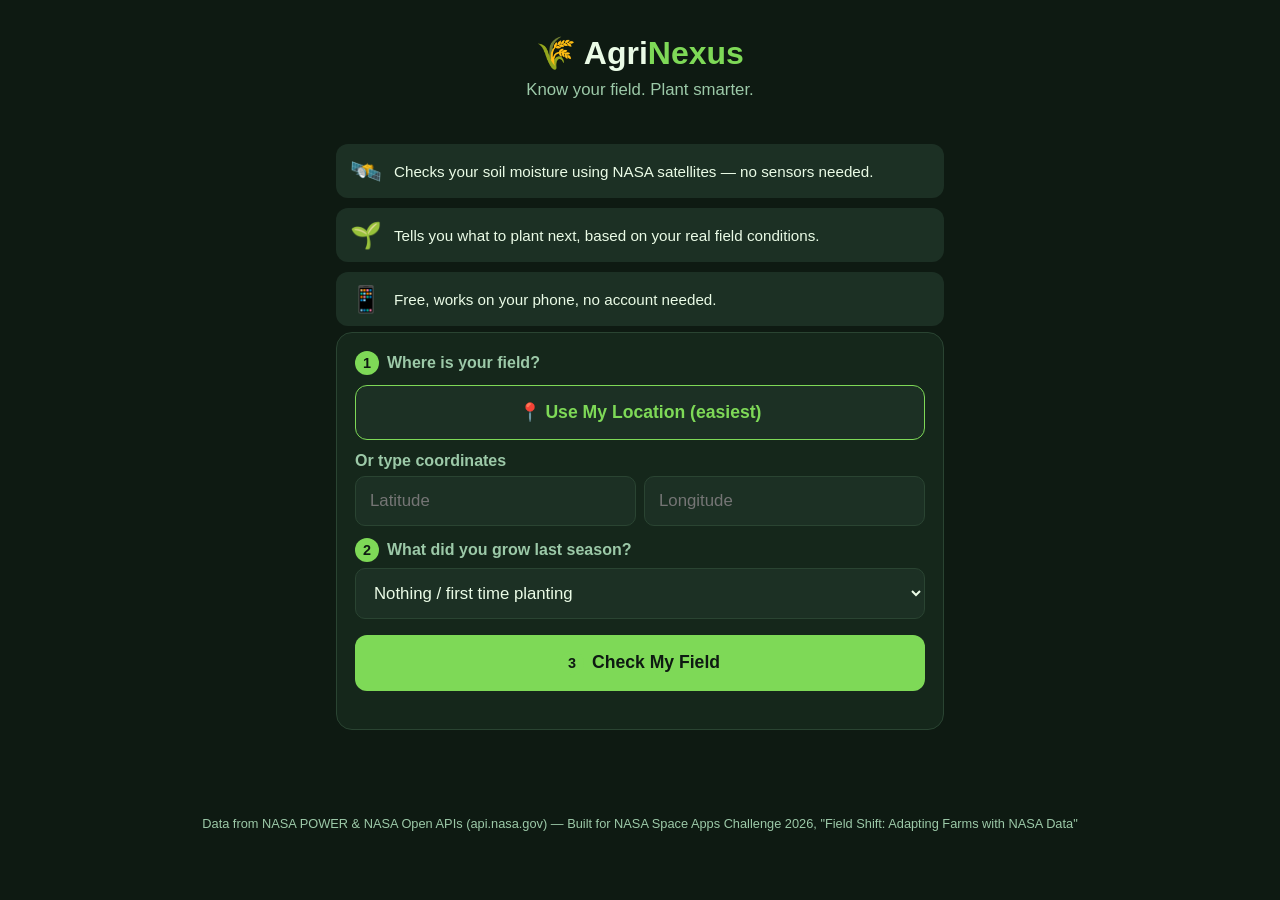
==== index.html @ 342b4955 "add Agri Nexus app" ====
<!DOCTYPE html>
<html lang="en">
<head>
<meta charset="UTF-8">
<meta name="viewport" content="width=device-width, initial-scale=1, viewport-fit=cover">
<title>Agri Nexus — Know Your Field</title>
<link rel="stylesheet" href="style.css">
<style>
  .hero{text-align:center; padding:34px 16px 16px;}
  .hero h1{margin:0; font-size:2rem;}
  .hero h1 span{color:var(--accent);}
  .hero p{color:var(--muted); margin:8px 0 0; font-size:1.05rem;}
  .pitch{display:flex; flex-direction:column; gap:10px; margin:18px 0 6px;}
  .pitch-item{display:flex; gap:12px; align-items:center; background:var(--panel2); border-radius:12px; padding:12px 14px;}
  .pitch-item .emoji{font-size:1.6rem;}
  .pitch-item p{margin:0; font-size:0.95rem;}
  .field{margin-bottom:12px;}
</style>
</head>
<body>
<div class="hero">
  <h1>🌾 Agri<span>Nexus</span></h1>
  <p>Know your field. Plant smarter.</p>
</div>

<div class="wrap">

  <div class="pitch">
    <div class="pitch-item"><span class="emoji">🛰️</span><p>Checks your soil moisture using NASA satellites — no sensors needed.</p></div>
    <div class="pitch-item"><span class="emoji">🌱</span><p>Tells you what to plant next, based on your real field conditions.</p></div>
    <div class="pitch-item"><span class="emoji">📱</span><p>Free, works on your phone, no account needed.</p></div>
  </div>

  <div class="card">
    <div class="field">
      <label><span class="step-num">1</span>Where is your field?</label>
      <button id="useLoc" class="secondary">📍 Use My Location (easiest)</button>
    </div>
    <div class="field">
      <label>Or type coordinates</label>
      <div style="display:flex; gap:8px;">
        <input type="number" id="lat" step="0.0001" placeholder="Latitude">
        <input type="number" id="lon" step="0.0001" placeholder="Longitude">
      </div>
    </div>
    <div class="field">
      <label><span class="step-num">2</span>What did you grow last season?</label>
      <select id="lastCrop">
        <option value="none">Nothing / first time planting</option>
        <option value="maize">Maize (corn)</option>
        <option value="rice">Rice</option>
        <option value="cassava">Cassava</option>
        <option value="legume">Beans / Groundnut / Cowpea</option>
        <option value="vegetable">Tomato / Pepper / Okra</option>
        <option value="sorghum">Sorghum / Millet</option>
      </select>
    </div>
    <button id="go"><span class="step-num">3</span>Check My Field</button>
    <div id="status" class="muted" style="text-align:center; min-height:20px; padding-top:8px;"></div>
  </div>

</div>

<footer>Data from NASA POWER &amp; NASA Open APIs (api.nasa.gov) — Built for NASA Space Apps Challenge 2026, "Field Shift: Adapting Farms with NASA Data"</footer>

<script>
const statusEl = document.getElementById('status');

document.getElementById('useLoc').onclick = () => {
  if (!navigator.geolocation) { statusEl.textContent = 'Location not available — type it in below.'; return; }
  statusEl.textContent = 'Finding your field…';
  navigator.geolocation.getCurrentPosition(
    pos => {
      document.getElementById('lat').value = pos.coords.latitude.toFixed(4);
      document.getElementById('lon').value = pos.coords.longitude.toFixed(4);
      statusEl.textContent = '✓ Got it. Now tap "Check My Field".';
    },
    () => { statusEl.textContent = 'Could not get location — type coordinates above.'; }
  );
};

document.getElementById('go').onclick = () => {
  const lat = parseFloat(document.getElementById('lat').value);
  const lon = parseFloat(document.getElementById('lon').value);
  if (isNaN(lat) || isNaN(lon)) { statusEl.textContent = 'Please set your location first.'; return; }
  const lastCrop = document.getElementById('lastCrop').value;
  localStorage.setItem('agrinexus_field', JSON.stringify({lat, lon, lastCrop}));
  window.location.href = 'dashboard.html';
};
</script>
</body>
</html>
---- style.css ----
:root{
  --bg:#0e1a12; --panel:#15271b; --panel2:#1c3024; --accent:#7ed957;
  --accent2:#ffd166; --text:#eafbe6; --muted:#9cc9a8; --danger:#ff6b6b; --border:#2a4432;
}
*{box-sizing:border-box;}
html,body{height:100%;}
body{margin:0; font-family:'Segoe UI',Arial,sans-serif; background:var(--bg); color:var(--text);
  padding-top:env(safe-area-inset-top,0px); padding-bottom:env(safe-area-inset-bottom,0px);}
.wrap{max-width:640px; margin:0 auto; padding:10px 16px 50px;}
.card{background:var(--panel); border:1px solid var(--border); border-radius:16px; padding:18px; margin-bottom:16px;}
label{display:block; font-size:1rem; color:var(--muted); margin-bottom:6px; font-weight:600;}
input,select{width:100%; padding:14px; border-radius:10px; border:1px solid var(--border);
  background:var(--panel2); color:var(--text); font-size:1.05rem;}
button{width:100%; background:var(--accent); color:#0e1a12; border:none; border-radius:12px;
  padding:16px; font-weight:800; cursor:pointer; font-size:1.1rem; margin-top:4px;}
button.secondary{background:var(--panel2); color:var(--accent); border:1.5px solid var(--accent);}
button.ghost{background:transparent; color:var(--muted); border:1.5px solid var(--border);}
button:disabled{opacity:0.5;}
.muted{color:var(--muted); font-size:0.95rem;}
.hidden{display:none;}
footer{text-align:center; color:var(--muted); font-size:0.8rem; padding:20px;}
.step-num{display:inline-block; background:var(--accent); color:#0e1a12; width:24px; height:24px; border-radius:50%;
  text-align:center; line-height:24px; font-weight:800; margin-right:8px; font-size:0.9rem;}
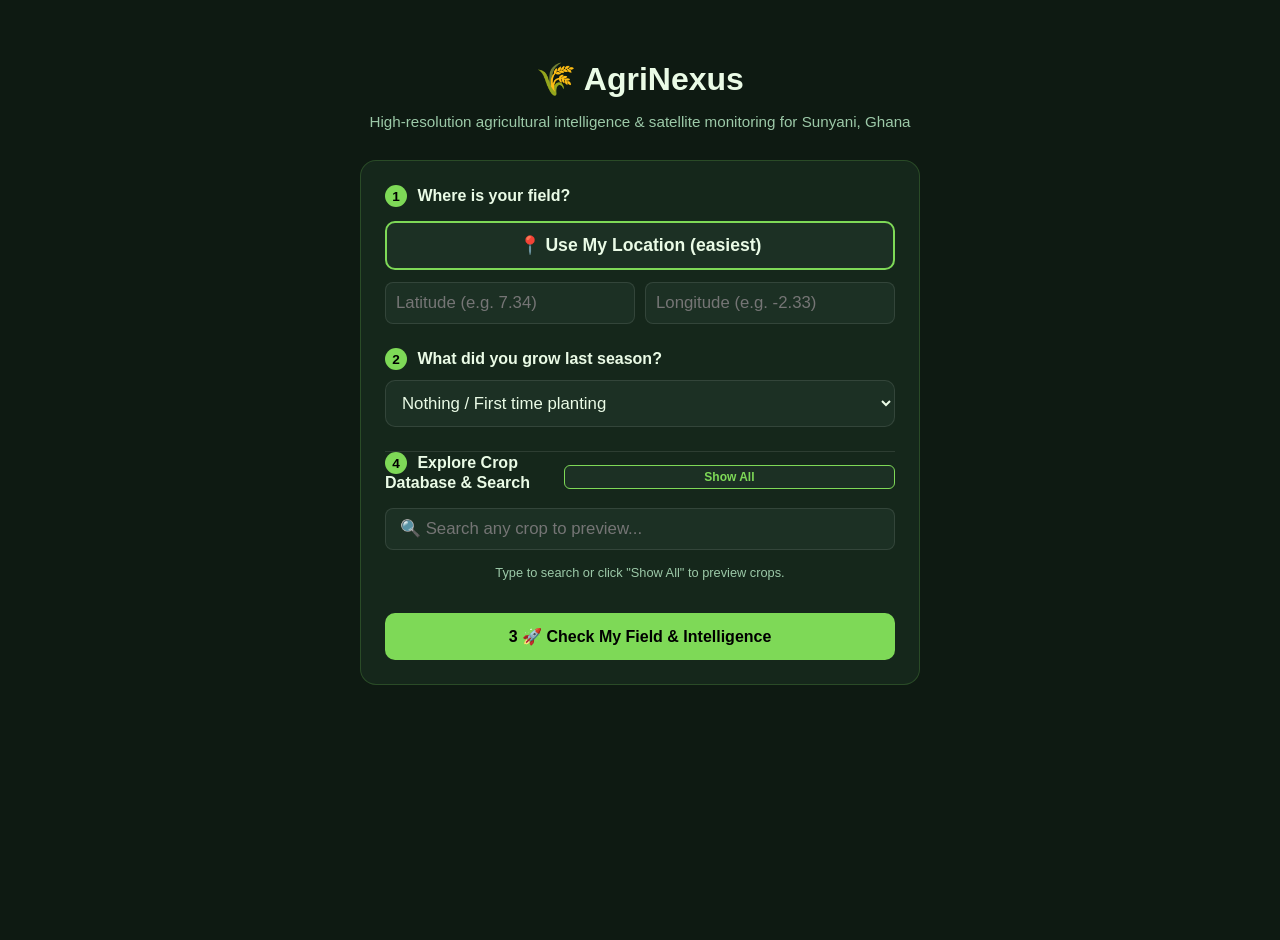
==== commit e1ecd1b1: "Add Step 4 crop search and toggle preview to index.html home page" ====
--- a/index.html
+++ b/index.html
@@ -1,92 +1,161 @@
-<!DOCTYPE html>
+﻿<!DOCTYPE html>
 <html lang="en">
 <head>
-<meta charset="UTF-8">
-<meta name="viewport" content="width=device-width, initial-scale=1, viewport-fit=cover">
-<title>Agri Nexus — Know Your Field</title>
-<link rel="stylesheet" href="style.css">
-<style>
-  .hero{text-align:center; padding:34px 16px 16px;}
-  .hero h1{margin:0; font-size:2rem;}
-  .hero h1 span{color:var(--accent);}
-  .hero p{color:var(--muted); margin:8px 0 0; font-size:1.05rem;}
-  .pitch{display:flex; flex-direction:column; gap:10px; margin:18px 0 6px;}
-  .pitch-item{display:flex; gap:12px; align-items:center; background:var(--panel2); border-radius:12px; padding:12px 14px;}
-  .pitch-item .emoji{font-size:1.6rem;}
-  .pitch-item p{margin:0; font-size:0.95rem;}
-  .field{margin-bottom:12px;}
-</style>
+  <meta charset="UTF-8">
+  <meta name="viewport" content="width=device-width, initial-scale=1.0">
+  <title>AgriNexus - Field Setup</title>
+  <link rel="stylesheet" href="style.css">
 </head>
 <body>
-<div class="hero">
-  <h1>🌾 Agri<span>Nexus</span></h1>
-  <p>Know your field. Plant smarter.</p>
-</div>
+  <div class="container" style="max-width: 600px; margin: 40px auto; padding: 20px;">
+    <header style="text-align: center; margin-bottom: 30px;">
+      <h1 style="margin: 0 0 10px; font-size: 2rem;">🌾 AgriNexus</h1>
+      <p class="muted">High-resolution agricultural intelligence & satellite monitoring for Sunyani, Ghana</p>
+    </header>
 
-<div class="wrap">
+    <div class="card" style="background: var(--panel); border: 1px solid rgba(126, 217, 87, 0.2); border-radius: 16px; padding: 24px;">
+      
+      <!-- Step 1 -->
+      <div style="margin-bottom: 24px;">
+        <label style="display:block; margin-bottom: 10px; font-weight: 600; color: var(--text);">
+          <span style="background: var(--accent); color: #000; border-radius: 50%; width: 22px; height: 22px; display: inline-flex; align-items: center; justify-content: center; font-size: 0.85rem; margin-right: 6px;">1</span> 
+          Where is your field?
+        </label>
+        <button id="useLocationBtn" class="btn" style="width: 100%; padding: 12px; background: var(--panel2); border: 2px solid var(--accent); border-radius: 10px; color: var(--text); font-weight: 600; cursor: pointer; margin-bottom: 12px;">
+          📍 Use My Location (easiest)
+        </button>
+        <div style="display: grid; grid-template-columns: 1fr 1fr; gap: 10px;">
+          <input type="text" id="latInput" placeholder="Latitude (e.g. 7.34)" style="padding: 10px; background: var(--panel2); border: 1px solid rgba(255,255,255,0.1); border-radius: 8px; color: var(--text); outline: none;">
+          <input type="text" id="lonInput" placeholder="Longitude (e.g. -2.33)" style="padding: 10px; background: var(--panel2); border: 1px solid rgba(255,255,255,0.1); border-radius: 8px; color: var(--text); outline: none;">
+        </div>
+      </div>
 
-  <div class="pitch">
-    <div class="pitch-item"><span class="emoji">🛰️</span><p>Checks your soil moisture using NASA satellites — no sensors needed.</p></div>
-    <div class="pitch-item"><span class="emoji">🌱</span><p>Tells you what to plant next, based on your real field conditions.</p></div>
-    <div class="pitch-item"><span class="emoji">📱</span><p>Free, works on your phone, no account needed.</p></div>
+      <!-- Step 2 -->
+      <div style="margin-bottom: 24px;">
+        <label style="display:block; margin-bottom: 10px; font-weight: 600; color: var(--text);">
+          <span style="background: var(--accent); color: #000; border-radius: 50%; width: 22px; height: 22px; display: inline-flex; align-items: center; justify-content: center; font-size: 0.85rem; margin-right: 6px;">2</span> 
+          What did you grow last season?
+        </label>
+        <select id="lastCropSelect" style="width: 100%; padding: 12px; background: var(--panel2); border: 1px solid rgba(255,255,255,0.1); border-radius: 10px; color: var(--text); outline: none; cursor: pointer;">
+          <option value="none">Nothing / First time planting</option>
+          <option value="maize">Maize (Cereal)</option>
+          <option value="cassava">Cassava (Root)</option>
+          <option value="tomato">Tomato (Solanaceous)</option>
+          <option value="cowpea">Cowpea (Legume)</option>
+          <option value="yam">Yam (Root)</option>
+          <option value="pepper">Hot Pepper (Solanaceous)</option>
+          <option value="plantain">Plantain (Fruit)</option>
+          <option value="groundnut">Groundnut (Legume)</option>
+        </select>
+      </div>
+
+      <!-- Step 4: Search & Toggle Crop Preview -->
+      <div style="margin-bottom: 24px; border-top: 1px solid rgba(255,255,255,0.1); paddingTop: 20px;">
+        <div style="display:flex; justify-content:space-between; align-items:center; margin-bottom:10px;">
+          <label style="font-weight: 600; color: var(--text);">
+            <span style="background: var(--accent); color: #000; border-radius: 50%; width: 22px; height: 22px; display: inline-flex; align-items: center; justify-content: center; font-size: 0.85rem; margin-right: 6px;">4</span> 
+            Explore Crop Database & Search
+          </label>
+          <button id="toggleHomeCrops" type="button" style="padding: 4px 10px; background: var(--panel2); border: 1px solid var(--accent); color: var(--accent); border-radius: 6px; cursor: pointer; font-size: 0.75rem;">
+            Show All
+          </button>
+        </div>
+        <input type="text" id="homeCropSearch" placeholder="🔍 Search any crop to preview..." style="width: 100%; box-sizing: border-box; padding: 10px 14px; background: var(--panel2); border: 1px solid rgba(255,255,255,0.1); border-radius: 8px; color: var(--text); outline: none; margin-bottom: 10px;">
+        <div id="homeCropList" style="max-height: 150px; overflow-y: auto; display: flex; flex-direction: column; gap: 6px;"></div>
+      </div>
+
+      <!-- Step 3: Check My Field Button -->
+      <div>
+        <button id="submitBtn" class="btn" style="width: 100%; padding: 14px; background: var(--accent); color: #000; border: none; border-radius: 10px; font-weight: 700; font-size: 1rem; cursor: pointer;">
+          3 🚀 Check My Field & Intelligence
+        </button>
+      </div>
+
+    </div>
   </div>
 
-  <div class="card">
-    <div class="field">
-      <label><span class="step-num">1</span>Where is your field?</label>
-      <button id="useLoc" class="secondary">📍 Use My Location (easiest)</button>
-    </div>
-    <div class="field">
-      <label>Or type coordinates</label>
-      <div style="display:flex; gap:8px;">
-        <input type="number" id="lat" step="0.0001" placeholder="Latitude">
-        <input type="number" id="lon" step="0.0001" placeholder="Longitude">
-      </div>
-    </div>
-    <div class="field">
-      <label><span class="step-num">2</span>What did you grow last season?</label>
-      <select id="lastCrop">
-        <option value="none">Nothing / first time planting</option>
-        <option value="maize">Maize (corn)</option>
-        <option value="rice">Rice</option>
-        <option value="cassava">Cassava</option>
-        <option value="legume">Beans / Groundnut / Cowpea</option>
-        <option value="vegetable">Tomato / Pepper / Okra</option>
-        <option value="sorghum">Sorghum / Millet</option>
-      </select>
-    </div>
-    <button id="go"><span class="step-num">3</span>Check My Field</button>
-    <div id="status" class="muted" style="text-align:center; min-height:20px; padding-top:8px;"></div>
-  </div>
+  <script>
+    const DEMO_CROPS = {
+      maize: { name: 'Maize (Corn)', emoji: '🌽', family: 'cereal', note: 'Staple cereal; moderate water needed.' },
+      cassava: { name: 'Cassava', emoji: '🥔', family: 'root', note: 'Drought-resistant root crop.' },
+      tomato: { name: 'Tomato', emoji: '🍅', family: 'solanaceous', note: 'High water requirement.' },
+      cowpea: { name: 'Cowpea (Bean)', emoji: '🌱', family: 'legume', note: 'Nitrogen-fixing legume.' },
+      yam: { name: 'Yam', emoji: '🍠', family: 'root', note: 'Requires well-drained soil.' },
+      pepper: { name: 'Hot Pepper', emoji: '🌶️', family: 'solanaceous', note: 'Good cash crop.' },
+      plantain: { name: 'Plantain', emoji: '🍌', family: 'fruit', note: 'Requires high moisture.' },
+      groundnut: { name: 'Groundnut', emoji: '🥜', family: 'legume', note: 'Grows well in sandy-loam.' }
+    };
 
-</div>
+    let showAllHomeCrops = false;
 
-<footer>Data from NASA POWER &amp; NASA Open APIs (api.nasa.gov) — Built for NASA Space Apps Challenge 2026, "Field Shift: Adapting Farms with NASA Data"</footer>
+    function renderHomeCrops(query = '') {
+      const q = query.toLowerCase().trim();
+      const entries = Object.entries(DEMO_CROPS).filter(([k, c]) => 
+        q.length > 0 || showAllHomeCrops ? (c.name.toLowerCase().includes(q) || c.family.toLowerCase().includes(q)) : false
+      );
 
-<script>
-const statusEl = document.getElementById('status');
+      const container = document.getElementById('homeCropList');
+      if (entries.length === 0) {
+        container.innerHTML = `<p class="muted" style="font-size:0.8rem; text-align:center; margin:5px 0;">Type to search or click "Show All" to preview crops.</p>`;
+        return;
+      }
 
-document.getElementById('useLoc').onclick = () => {
-  if (!navigator.geolocation) { statusEl.textContent = 'Location not available — type it in below.'; return; }
-  statusEl.textContent = 'Finding your field…';
-  navigator.geolocation.getCurrentPosition(
-    pos => {
-      document.getElementById('lat').value = pos.coords.latitude.toFixed(4);
-      document.getElementById('lon').value = pos.coords.longitude.toFixed(4);
-      statusEl.textContent = '✓ Got it. Now tap "Check My Field".';
-    },
-    () => { statusEl.textContent = 'Could not get location — type coordinates above.'; }
-  );
-};
+      container.innerHTML = entries.map(([k, c]) => `
+        <div style="display:flex; align-items:center; gap:8px; padding:6px 10px; background:var(--panel2); border-radius:6px; font-size:0.85rem;">
+          <span>${c.emoji}</span>
+          <strong style="color:var(--text);">${c.name}</strong>
+          <span class="muted" style="margin-left:auto; font-size:0.75rem;">${c.note}</span>
+        </div>
+      `).join('');
+    }
 
-document.getElementById('go').onclick = () => {
-  const lat = parseFloat(document.getElementById('lat').value);
-  const lon = parseFloat(document.getElementById('lon').value);
-  if (isNaN(lat) || isNaN(lon)) { statusEl.textContent = 'Please set your location first.'; return; }
-  const lastCrop = document.getElementById('lastCrop').value;
-  localStorage.setItem('agrinexus_field', JSON.stringify({lat, lon, lastCrop}));
-  window.location.href = 'dashboard.html';
-};
-</script>
+    document.addEventListener('DOMContentLoaded', () => {
+      renderHomeCrops();
+
+      const searchInput = document.getElementById('homeCropSearch');
+      const toggleBtn = document.getElementById('toggleHomeCrops');
+
+      if (searchInput) {
+        searchInput.addEventListener('input', (e) => renderHomeCrops(e.target.value));
+      }
+
+      if (toggleBtn) {
+        toggleBtn.addEventListener('click', () => {
+          showAllHomeCrops = !showAllHomeCrops;
+          toggleBtn.textContent = showAllHomeCrops ? 'Hide' : 'Show All';
+          renderHomeCrops(searchInput ? searchInput.value : '');
+        });
+      }
+
+      // Location button handler
+      document.getElementById('useLocationBtn').addEventListener('click', () => {
+        if (navigator.geolocation) {
+          navigator.geolocation.getCurrentPosition(pos => {
+            document.getElementById('latInput').value = pos.coords.latitude.toFixed(4);
+            document.getElementById('lonInput').value = pos.coords.longitude.toFixed(4);
+          }, err => alert('Unable to retrieve your location. Please type coordinates manually.'));
+        } else {
+          alert('Geolocation is not supported by your browser.');
+        }
+      });
+
+      // Submit button handler
+      document.getElementById('submitBtn').addEventListener('click', () => {
+        const lat = parseFloat(document.getElementById('latInput').value) || 7.3399;
+        const lon = parseFloat(document.getElementById('lonInput').value) || -2.3268;
+        const lastCrop = document.getElementById('lastCropSelect').value;
+
+        const fieldData = {
+          name: 'My Farm Field (Sunyani)',
+          lat: lat,
+          lon: lon,
+          lastCrop: lastCrop
+        };
+
+        localStorage.setItem('agrinexus_active_field', JSON.stringify(fieldData));
+        window.location.href = `dashboard.html?lat=${lat}&lon=${lon}&lastCrop=${lastCrop}&name=My+Farm+Field`;
+      });
+    });
+  </script>
 </body>
 </html>
--- a/style.css
+++ b/style.css
@@ -21,3 +21,10 @@
 footer{text-align:center; color:var(--muted); font-size:0.8rem; padding:20px;}
 .step-num{display:inline-block; background:var(--accent); color:#0e1a12; width:24px; height:24px; border-radius:50%;
   text-align:center; line-height:24px; font-weight:800; margin-right:8px; font-size:0.9rem;}
+
+.chart-labels{display:flex; justify-content:space-between; font-size:0.8rem; color:var(--muted); margin-bottom:4px;}
+.chart-labels-now{color:var(--accent); font-weight:700;}
+.history-wrap{max-height:280px; overflow-y:auto; margin-top:8px;}
+.history-table{width:100%; border-collapse:collapse; font-size:0.9rem;}
+.history-table th{text-align:left; color:var(--muted); font-weight:600; padding:8px 6px; position:sticky; top:0; background:var(--panel); font-size:0.8rem;}
+.history-table td{padding:8px 6px; border-top:1px solid var(--border);}
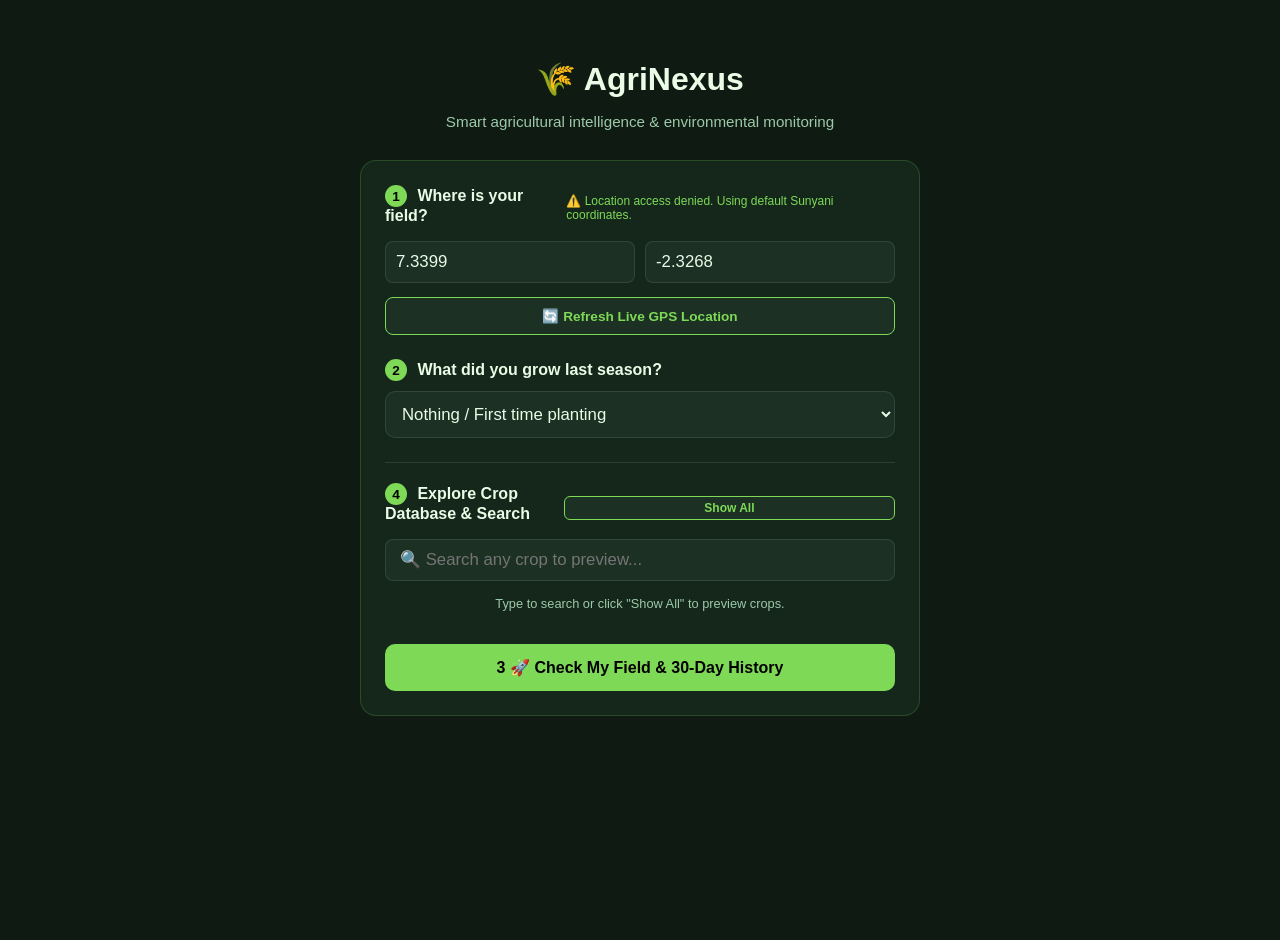
==== commit 66f5e831: "Remove high-res subtitle, add live GPS location auto-detect, and include satellite imagery card with" ====
--- a/index.html
+++ b/index.html
@@ -10,24 +10,28 @@
   <div class="container" style="max-width: 600px; margin: 40px auto; padding: 20px;">
     <header style="text-align: center; margin-bottom: 30px;">
       <h1 style="margin: 0 0 10px; font-size: 2rem;">🌾 AgriNexus</h1>
-      <p class="muted">High-resolution agricultural intelligence & satellite monitoring for Sunyani, Ghana</p>
+      <p class="muted">Smart agricultural intelligence & environmental monitoring</p>
     </header>
 
     <div class="card" style="background: var(--panel); border: 1px solid rgba(126, 217, 87, 0.2); border-radius: 16px; padding: 24px;">
       
-      <!-- Step 1 -->
+      <!-- Step 1: Field Coordinates & Live Location -->
       <div style="margin-bottom: 24px;">
-        <label style="display:block; margin-bottom: 10px; font-weight: 600; color: var(--text);">
-          <span style="background: var(--accent); color: #000; border-radius: 50%; width: 22px; height: 22px; display: inline-flex; align-items: center; justify-content: center; font-size: 0.85rem; margin-right: 6px;">1</span> 
-          Where is your field?
-        </label>
-        <button id="useLocationBtn" class="btn" style="width: 100%; padding: 12px; background: var(--panel2); border: 2px solid var(--accent); border-radius: 10px; color: var(--text); font-weight: 600; cursor: pointer; margin-bottom: 12px;">
-          📍 Use My Location (easiest)
-        </button>
-        <div style="display: grid; grid-template-columns: 1fr 1fr; gap: 10px;">
+        <div style="display:flex; justify-content:space-between; align-items:center; margin-bottom: 10px;">
+          <label style="font-weight: 600; color: var(--text);">
+            <span style="background: var(--accent); color: #000; border-radius: 50%; width: 22px; height: 22px; display: inline-flex; align-items: center; justify-content: center; font-size: 0.85rem; margin-right: 6px;">1</span> 
+            Where is your field?
+          </label>
+          <span id="locStatus" style="font-size: 0.75rem; color: var(--accent);">📍 Auto-detecting live location...</span>
+        </div>
+        
+        <div style="display: grid; grid-template-columns: 1fr 1fr; gap: 10px; margin-bottom: 10px;">
           <input type="text" id="latInput" placeholder="Latitude (e.g. 7.34)" style="padding: 10px; background: var(--panel2); border: 1px solid rgba(255,255,255,0.1); border-radius: 8px; color: var(--text); outline: none;">
           <input type="text" id="lonInput" placeholder="Longitude (e.g. -2.33)" style="padding: 10px; background: var(--panel2); border: 1px solid rgba(255,255,255,0.1); border-radius: 8px; color: var(--text); outline: none;">
         </div>
+        <button id="useLocationBtn" class="btn" style="width: 100%; padding: 10px; background: var(--panel2); border: 1px solid var(--accent); border-radius: 8px; color: var(--accent); font-weight: 600; cursor: pointer; font-size: 0.85rem;">
+          🔄 Refresh Live GPS Location
+        </button>
       </div>
 
       <!-- Step 2 -->
@@ -50,7 +54,7 @@
       </div>
 
       <!-- Step 4: Search & Toggle Crop Preview -->
-      <div style="margin-bottom: 24px; border-top: 1px solid rgba(255,255,255,0.1); paddingTop: 20px;">
+      <div style="margin-bottom: 24px; border-top: 1px solid rgba(255,255,255,0.1); padding-top: 20px;">
         <div style="display:flex; justify-content:space-between; align-items:center; margin-bottom:10px;">
           <label style="font-weight: 600; color: var(--text);">
             <span style="background: var(--accent); color: #000; border-radius: 50%; width: 22px; height: 22px; display: inline-flex; align-items: center; justify-content: center; font-size: 0.85rem; margin-right: 6px;">4</span> 
@@ -67,7 +71,7 @@
       <!-- Step 3: Check My Field Button -->
       <div>
         <button id="submitBtn" class="btn" style="width: 100%; padding: 14px; background: var(--accent); color: #000; border: none; border-radius: 10px; font-weight: 700; font-size: 1rem; cursor: pointer;">
-          3 🚀 Check My Field & Intelligence
+          3 🚀 Check My Field & 30-Day History
         </button>
       </div>
 
@@ -109,8 +113,28 @@
       `).join('');
     }
 
+    function fetchLiveLocation() {
+      const statusEl = document.getElementById('locStatus');
+      if (navigator.geolocation) {
+        navigator.geolocation.getCurrentPosition(pos => {
+          document.getElementById('latInput').value = pos.coords.latitude.toFixed(4);
+          document.getElementById('lonInput').value = pos.coords.longitude.toFixed(4);
+          statusEl.textContent = `🟢 Live GPS Active (${pos.coords.latitude.toFixed(2)}°, ${pos.coords.longitude.toFixed(2)}°)`;
+        }, err => {
+          statusEl.textContent = '⚠️ Location access denied. Using default Sunyani coordinates.';
+          document.getElementById('latInput').value = '7.3399';
+          document.getElementById('lonInput').value = '-2.3268';
+        }, { timeout: 10000 });
+      } else {
+        statusEl.textContent = '⚠️ Geolocation not supported.';
+        document.getElementById('latInput').value = '7.3399';
+        document.getElementById('lonInput').value = '-2.3268';
+      }
+    }
+
     document.addEventListener('DOMContentLoaded', () => {
       renderHomeCrops();
+      fetchLiveLocation();
 
       const searchInput = document.getElementById('homeCropSearch');
       const toggleBtn = document.getElementById('toggleHomeCrops');
@@ -127,33 +151,22 @@
         });
       }
 
-      // Location button handler
-      document.getElementById('useLocationBtn').addEventListener('click', () => {
-        if (navigator.geolocation) {
-          navigator.geolocation.getCurrentPosition(pos => {
-            document.getElementById('latInput').value = pos.coords.latitude.toFixed(4);
-            document.getElementById('lonInput').value = pos.coords.longitude.toFixed(4);
-          }, err => alert('Unable to retrieve your location. Please type coordinates manually.'));
-        } else {
-          alert('Geolocation is not supported by your browser.');
-        }
-      });
+      document.getElementById('useLocationBtn').addEventListener('click', fetchLiveLocation);
 
-      // Submit button handler
       document.getElementById('submitBtn').addEventListener('click', () => {
         const lat = parseFloat(document.getElementById('latInput').value) || 7.3399;
         const lon = parseFloat(document.getElementById('lonInput').value) || -2.3268;
         const lastCrop = document.getElementById('lastCropSelect').value;
 
         const fieldData = {
-          name: 'My Farm Field (Sunyani)',
+          name: 'My Live Field',
           lat: lat,
           lon: lon,
           lastCrop: lastCrop
         };
 
         localStorage.setItem('agrinexus_active_field', JSON.stringify(fieldData));
-        window.location.href = `dashboard.html?lat=${lat}&lon=${lon}&lastCrop=${lastCrop}&name=My+Farm+Field`;
+        window.location.href = `dashboard.html?lat=${lat}&lon=${lon}&lastCrop=${lastCrop}&name=My+Live+Field`;
       });
     });
   </script>
